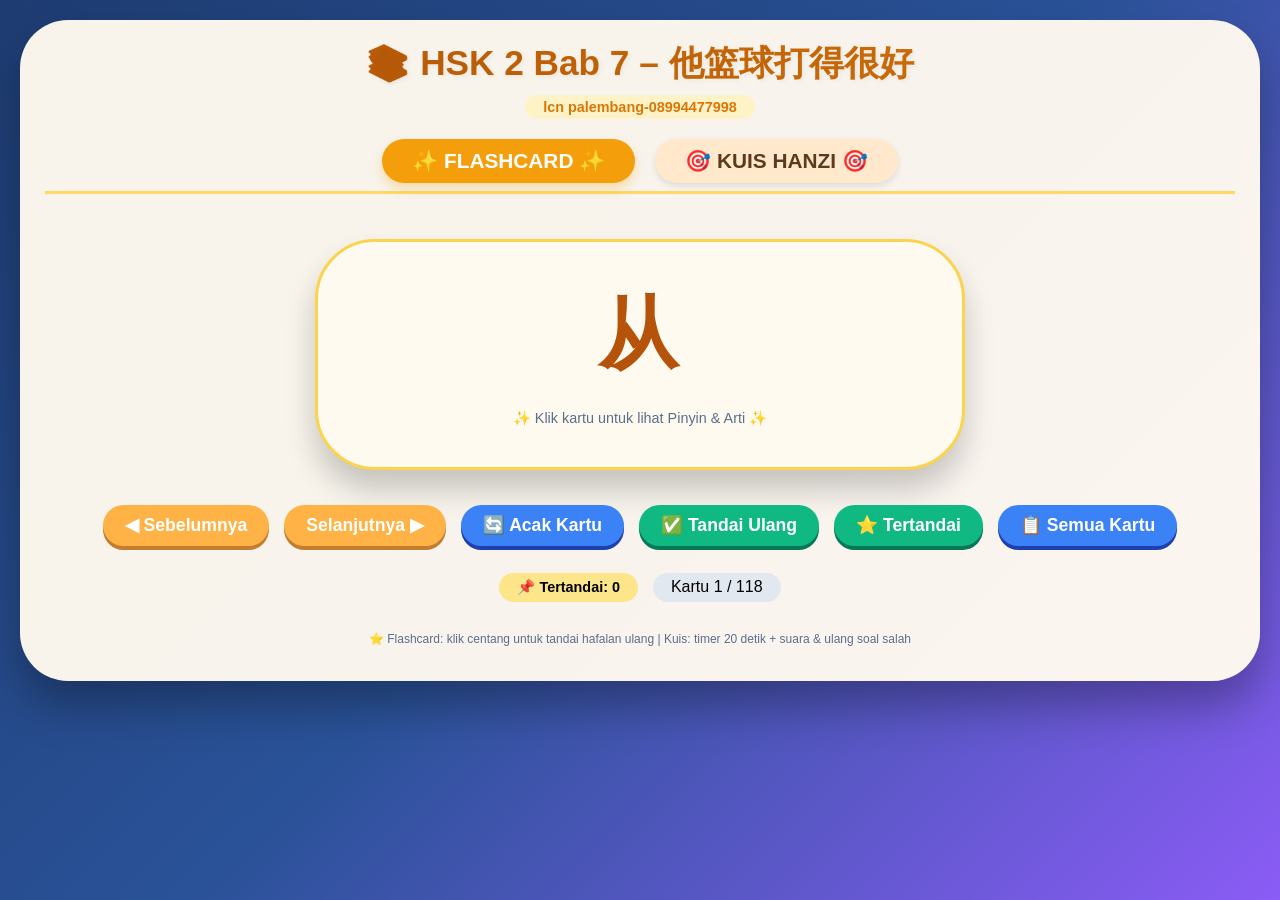
==== data/wo1/KOSAKATA HSK2 BAB 7.html @ e1f9e229 "Add files via upload" ====
<!DOCTYPE html>
<html lang="id">
<head>
    <meta charset="UTF-8">
    <meta name="viewport" content="width=device-width, initial-scale=1.0, user-scalable=yes">
    <title>HSK 2 Bab 7 - Flashcard & Kuis Interaktif (120 Kosakata)</title>
    <style>
        * {
            margin: 0;
            padding: 0;
            box-sizing: border-box;
            user-select: none;
        }

        body {
            background: linear-gradient(135deg, #1e3c72 0%, #2a5298 50%, #8b5cf6 100%);
            font-family: 'Arial', 'Segoe UI', sans-serif;
            min-height: 100vh;
            padding: 20px;
        }

        .app-container {
            max-width: 1300px;
            margin: 0 auto;
            background: rgba(255, 250, 240, 0.97);
            border-radius: 48px;
            box-shadow: 0 25px 45px rgba(0,0,0,0.3);
            overflow: hidden;
            padding: 20px 25px 35px;
            backdrop-filter: blur(2px);
        }

        .title-section {
            text-align: center;
            margin-bottom: 20px;
        }
        h1 {
            font-size: 2.2rem;
            background: linear-gradient(120deg, #b45309, #d97706);
            background-clip: text;
            -webkit-background-clip: text;
            color: transparent;
            text-shadow: 2px 2px 5px rgba(0,0,0,0.05);
        }
        .watermark {
            font-size: 0.9rem;
            color: #d97706;
            font-weight: bold;
            background: #fef3c7;
            display: inline-block;
            padding: 4px 18px;
            border-radius: 40px;
            margin-top: 8px;
            font-family: 'Arial', sans-serif;
        }

        .tabs {
            display: flex;
            gap: 20px;
            justify-content: center;
            margin-bottom: 25px;
            border-bottom: 3px solid #ffd966;
            padding-bottom: 8px;
        }
        .tab-btn {
            background: #ffe8cc;
            border: none;
            font-size: 1.3rem;
            font-weight: bold;
            padding: 10px 30px;
            border-radius: 60px;
            cursor: pointer;
            transition: 0.2s;
            color: #5e3a1c;
            font-family: 'Arial', sans-serif;
            box-shadow: 0 3px 6px rgba(0,0,0,0.1);
        }
        .tab-btn.active {
            background: #f59e0b;
            color: white;
            box-shadow: 0 6px 12px rgba(245,158,11,0.3);
        }
        .tab-content {
            display: none;
            animation: fade 0.3s ease;
        }
        .tab-content.active {
            display: block;
        }
        @keyframes fade {
            from { opacity: 0; transform: translateY(8px);}
            to { opacity: 1; transform: translateY(0);}
        }

        /* FLASHCARD */
        .flashcard-area {
            display: flex;
            flex-direction: column;
            align-items: center;
        }
        .card {
            background: #fffaf0;
            border-radius: 60px;
            box-shadow: 0 20px 30px rgba(0,0,0,0.2), inset 0 1px 2px white;
            padding: 40px 25px;
            text-align: center;
            width: 100%;
            max-width: 650px;
            margin: 20px auto;
            cursor: pointer;
            transition: 0.2s;
            border: 3px solid #fcd34d;
        }
        .card:hover { transform: scale(1.02); background: #fff5e6; }
        .card-hanzi {
            font-family: 'Simsun', '宋体', 'Times New Roman', serif;
            font-size: 5rem;
            font-weight: 800;
            color: #b45309;
            letter-spacing: 4px;
            margin-bottom: 20px;
            word-break: break-word;
        }
        .card-pinyin {
            font-family: 'Times New Roman', Times, serif;
            font-size: 1.9rem;
            color: #2c5282;
            margin: 12px 0;
            font-weight: 500;
        }
        .card-arti {
            font-family: 'Arial', sans-serif;
            font-size: 1.5rem;
            background: #eef2ff;
            display: inline-block;
            padding: 8px 22px;
            border-radius: 50px;
            color: #1e293b;
        }
        .info-text {
            font-family: 'Arial', sans-serif;
            font-size: 0.9rem;
            margin-top: 12px;
            color: #5b6e8c;
        }
        .nav-buttons {
            display: flex;
            gap: 15px;
            justify-content: center;
            flex-wrap: wrap;
            margin: 15px 0;
        }
        button {
            background: #ffb347;
            border: none;
            padding: 10px 22px;
            font-size: 1.1rem;
            font-weight: bold;
            border-radius: 50px;
            cursor: pointer;
            font-family: 'Arial', sans-serif;
            transition: 0.1s;
            color: white;
            box-shadow: 0 4px 0 #c47d2e;
        }
        button:active {
            transform: translateY(2px);
            box-shadow: 0 1px 0 #c47d2e;
        }
        .shuffle-btn { background: #3b82f6; box-shadow: 0 4px 0 #1e40af; }
        .checklist-btn { background: #10b981; box-shadow: 0 4px 0 #047857; }
        .review-badge {
            margin-top: 12px;
            display: flex;
            gap: 15px;
            justify-content: center;
            flex-wrap: wrap;
        }
        .mark-info {
            background: #fde68a;
            padding: 6px 18px;
            border-radius: 40px;
            font-family: 'Arial', sans-serif;
            font-weight: bold;
            font-size: 0.9rem;
        }
        .counter {
            font-family: 'Arial', sans-serif;
            font-size: 1rem;
            background: #e2e8f0;
            padding: 5px 18px;
            border-radius: 30px;
            display: inline-block;
        }

        /* KUIS */
        .quiz-area { text-align: center; }
        .timer-bar {
            background: #fef9e3;
            padding: 10px 20px;
            border-radius: 60px;
            display: flex;
            align-items: center;
            gap: 15px;
            justify-content: space-between;
            flex-wrap: wrap;
            margin-bottom: 20px;
        }
        .timer-label { font-weight: bold; background: #facc15; padding: 5px 15px; border-radius: 40px; }
        .progress-container { flex: 2; background-color: #e2e8f0; border-radius: 30px; height: 18px; overflow: hidden; }
        .time-progress { width: 100%; height: 100%; background: linear-gradient(90deg, #10b981, #34d399); border-radius: 30px; transition: width 0.1s linear; }
        .time-warning { background: linear-gradient(90deg, #ef4444, #f97316); }
        .timer-digit { font-family: monospace; font-size: 1.6rem; font-weight: 800; background: #0f172a; color: #fef9c3; padding: 4px 18px; border-radius: 50px; min-width: 100px; }
        .quiz-question { background: #fffbeb; border-radius: 70px; padding: 25px; margin: 15px 0; box-shadow: 0 10px 15px rgba(0,0,0,0.1); }
        .quiz-arti { font-family: 'Arial', sans-serif; font-size: 2rem; font-weight: bold; color: #7b341e; background: #fed7aa; display: inline-block; padding: 10px 30px; border-radius: 60px; }
        .options-grid { display: grid; grid-template-columns: repeat(auto-fit, minmax(180px, 1fr)); gap: 18px; margin: 25px 0; }
        .quiz-option {
            font-family: 'Simsun', '宋体', serif;
            font-size: 1.5rem;
            font-weight: bold;
            background: linear-gradient(145deg, #fef9e3, #fff2df);
            border: 3px solid #fbbf24;
            border-radius: 70px;
            padding: 14px 8px;
            cursor: pointer;
            transition: 0.1s;
            text-align: center;
            color: #3b2b1f;
            box-shadow: 0 5px 0 #eab308;
        }
        .quiz-option:hover:not(:disabled) { transform: translateY(-2px); background: #fff0cc; }
        .quiz-option:active:not(:disabled) { transform: translateY(2px); box-shadow: 0 2px 0 #eab308; }
        .disabled-opt { opacity: 0.6; cursor: not-allowed; }
        .feedback { font-family: 'Arial', sans-serif; font-size: 1.2rem; padding: 12px; border-radius: 50px; margin: 15px 0; background: #f1f5f9; font-weight: bold; }
        .score-area { font-family: 'Arial', sans-serif; font-size: 1.2rem; background: #facc15; display: inline-block; padding: 6px 22px; border-radius: 40px; margin-bottom: 12px; }
        .quiz-buttons { display: flex; gap: 12px; justify-content: center; flex-wrap: wrap; }
        .next-quiz { background: #10b981; box-shadow: 0 4px 0 #047857; }
        .reset-quiz { background: #ef4444; box-shadow: 0 4px 0 #b91c1c; }
        .repeat-wrong { background: #8b5cf6; box-shadow: 0 4px 0 #5b21b6; }
        footer { text-align: center; margin-top: 30px; font-size: 0.75rem; color: #5b6e8c; }

        @media (max-width: 640px) {
            .card-hanzi { font-size: 3rem; }
            .quiz-arti { font-size: 1.4rem; }
            .quiz-option { font-size: 1.1rem; padding: 10px 5px; }
            .tab-btn { font-size: 1rem; padding: 6px 18px; }
        }
    </style>
</head>
<body>
<div class="app-container">
    <div class="title-section">
        <h1>📚 HSK 2 Bab 7 – 他篮球打得很好</h1>
        <div class="watermark">lcn palembang-08994477998</div>
    </div>

    <div class="tabs">
        <button class="tab-btn active" data-tab="flashcard">✨ FLASHCARD ✨</button>
        <button class="tab-btn" data-tab="quiz">🎯 KUIS HANZI 🎯</button>
    </div>

    <!-- FLASHCARD TAB -->
    <div id="flashcardTab" class="tab-content active">
        <div class="flashcard-area">
            <div class="card" id="flashcardCard">
                <div class="card-hanzi" id="cardHanzi">...</div>
                <div class="card-pinyin" id="cardPinyin" style="display: none;"></div>
                <div class="card-arti" id="cardArti" style="display: none;"></div>
                <div class="info-text">✨ Klik kartu untuk lihat Pinyin & Arti ✨</div>
            </div>
            <div class="nav-buttons">
                <button id="prevCardBtn">◀ Sebelumnya</button>
                <button id="nextCardBtn">Selanjutnya ▶</button>
                <button id="shuffleFlashBtn" class="shuffle-btn">🔄 Acak Kartu</button>
                <button id="markReviewBtn" class="checklist-btn">✅ Tandai Ulang</button>
                <button id="showMarkedBtn" class="checklist-btn">⭐ Tertandai</button>
                <button id="showAllFlashBtn" class="shuffle-btn">📋 Semua Kartu</button>
            </div>
            <div class="review-badge">
                <span class="mark-info" id="markedCountBadge">📌 Tertandai: 0</span>
                <span class="counter" id="flashCounter">Kartu 1 / 120</span>
            </div>
        </div>
    </div>

    <!-- KUIS TAB -->
    <div id="quizTab" class="tab-content">
        <div class="quiz-area">
            <div class="score-area">🏆 SKOR: <span id="quizScore">0</span> / <span id="totalQuizCount">120</span></div>
            <div class="timer-bar">
                <span class="timer-label">⏱ WAKTU</span>
                <div class="progress-container">
                    <div class="time-progress" id="timeProgress" style="width: 100%;"></div>
                </div>
                <span class="timer-digit" id="timerDisplay">20 detik</span>
            </div>
            <div class="quiz-question">
                <div class="quiz-arti" id="questionArti">Memperkenalkan</div>
            </div>
            <div class="options-grid" id="quizOptionsGrid"></div>
            <div class="feedback" id="quizFeedback">🌸 Pilih Hanzi yang sesuai dengan arti di atas 🌸</div>
            <div class="quiz-buttons">
                <button id="nextQuizBtn" class="next-quiz">▶ Soal Berikutnya</button>
                <button id="resetQuizBtn" class="reset-quiz">🔄 Mulai Baru</button>
                <button id="repeatWrongBtn" class="repeat-wrong">🔁 Ulangi Soal Salah</button>
            </div>
        </div>
    </div>
    <footer>⭐ Flashcard: klik centang untuk tandai hafalan ulang | Kuis: timer 20 detik + suara & ulang soal salah</footer>
</div>

<script>
    // ======================= DATA KOSAKATA (120 item dari file) =======================
    const vocabulary = [
        { hanzi: "从", pinyin: "cóng", arti: "dari" },
        { hanzi: "往", pinyin: "wǎng", arti: "menuju; ke arah" },
        { hanzi: "跑", pinyin: "pǎo", arti: "berlari; pergi (cepat)" },
        { hanzi: "打篮球", pinyin: "dǎ lánqiú", arti: "bermain basket" },
        { hanzi: "篮球", pinyin: "lánqiú", arti: "bola basket" },
        { hanzi: "一下课", pinyin: "yī xià kè", arti: "begitu kelas selesai" },
        { hanzi: "往外跑", pinyin: "wǎng wài pǎo", arti: "berlari ke luar" },
        { hanzi: "说好", pinyin: "shuō hǎo", arti: "membuat janji; setuju" },
        { hanzi: "一起", pinyin: "yīqǐ", arti: "bersama-sama" },
        { hanzi: "玩", pinyin: "wán", arti: "bermain" },
        { hanzi: "回来", pinyin: "huílai", arti: "kembali (ke sini)" },
        { hanzi: "从……回来", pinyin: "cóng...huílai", arti: "kembali dari..." },
        { hanzi: "昨天下午", pinyin: "zuótiān xiàwǔ", arti: "kemarin sore" },
        { hanzi: "运动", pinyin: "yùndòng", arti: "olahraga; berolahraga" },
        { hanzi: "踢足球", pinyin: "tī zúqiú", arti: "bermain sepak bola" },
        { hanzi: "踢", pinyin: "tī", arti: "menendang; bermain (sepak bola)" },
        { hanzi: "足球", pinyin: "zúqiú", arti: "sepak bola; bola kaki" },
        { hanzi: "得", pinyin: "de", arti: "partikel penghubung (untuk keterangan cara)" },
        { hanzi: "打得好", pinyin: "dǎ de hǎo", arti: "bermain dengan baik" },
        { hanzi: "踢得怎么样", pinyin: "tī de zěnmeyàng", arti: "bermain bagus tidak?" },
        { hanzi: "还可以", pinyin: "hái kěyǐ", arti: "lumayan; masih bisa diterima" },
        { hanzi: "跑步", pinyin: "pǎobù", arti: "lari" },
        { hanzi: "跑得快", pinyin: "pǎo de kuài", arti: "berlari cepat" },
        { hanzi: "跑得不快", pinyin: "pǎo de bù kuài", arti: "berlari tidak cepat" },
        { hanzi: "游泳", pinyin: "yóuyǒng", arti: "berenang" },
        { hanzi: "游得快", pinyin: "yóu de kuài", arti: "berenang cepat" },
        { hanzi: "爱好", pinyin: "àihào", arti: "hobi; kegemaran" },
        { hanzi: "开始", pinyin: "kāishǐ", arti: "mulai" },
        { hanzi: "从上小学开始", pinyin: "cóng shàng xiǎoxué kāishǐ", arti: "mulai dari SD" },
        { hanzi: "有时间", pinyin: "yǒu shíjiān", arti: "ada waktu" },
        { hanzi: "一有时间就", pinyin: "yī yǒu shíjiān jiù", arti: "begitu ada waktu langsung" },
        { hanzi: "运动服", pinyin: "yùndòngfú", arti: "pakaian olahraga" },
        { hanzi: "画师", pinyin: "huàshī", arti: "pelukis (profesional)" },
        { hanzi: "鱼肉", pinyin: "yúròu", arti: "daging ikan (juga berarti 'memeras')" },
        { hanzi: "衣服", pinyin: "yīfu", arti: "pakaian" },
        { hanzi: "老师", pinyin: "lǎoshī", arti: "guru" },
        { hanzi: "字", pinyin: "zì", arti: "tulisan; karakter" },
        { hanzi: "写字", pinyin: "xiě zì", arti: "menulis karakter" },
        { hanzi: "写得好", pinyin: "xiě de hǎo", arti: "menulis dengan bagus" },
        { hanzi: "唱歌", pinyin: "chànggē", arti: "bernyanyi" },
        { hanzi: "唱得好听", pinyin: "chàng de hǎotīng", arti: "bernyanyi dengan merdu" },
        { hanzi: "开心", pinyin: "kāixīn", arti: "senang" },
        { hanzi: "高兴", pinyin: "gāoxìng", arti: "gembira" },
        { hanzi: "玩得高兴", pinyin: "wán de gāoxìng", arti: "bermain dengan gembira" },
        { hanzi: "来得早", pinyin: "lái de zǎo", arti: "datang lebih awal" },
        { hanzi: "睡得好", pinyin: "shuì de hǎo", arti: "tidur nyenyak" },
        { hanzi: "游泳游得不快", pinyin: "yóuyǒng yóu de bù kuài", arti: "berenang tidak cepat" },
        { hanzi: "汉字写得好", pinyin: "Hànzì xiě de hǎo", arti: "menulis hanzi dengan baik" },
        { hanzi: "中文说得好", pinyin: "Zhōngwén shuō de hǎo", arti: "berbicara bahasa Mandarin dengan baik" },
        { hanzi: "不会", pinyin: "bù huì", arti: "tidak bisa; tidak akan" },
        { hanzi: "会不会", pinyin: "huì bu huì", arti: "bisa atau tidak?" },
        { hanzi: "快不快", pinyin: "kuài bu kuài", arti: "cepat atau tidak?" },
        { hanzi: "早不早", pinyin: "zǎo bu zǎo", arti: "cepat (pagi) atau tidak?" },
        { hanzi: "怎么样", pinyin: "zěnmeyàng", arti: "bagaimana" },
        { hanzi: "踢得不错", pinyin: "tī de bùcuò", arti: "bermain lumayan bagus" },
        { hanzi: "打得很好", pinyin: "dǎ de hěn hǎo", arti: "bermain sangat baik" },
        { hanzi: "跑得很快", pinyin: "pǎo de hěn kuài", arti: "berlari sangat cepat" },
        { hanzi: "玩得开心", pinyin: "wán de kāixīn", arti: "bermain dengan senang" },
        { hanzi: "一……就……", pinyin: "yī...jiù...", arti: "begitu...langsung..." },
        { hanzi: "一下课就", pinyin: "yī xià kè jiù", arti: "begitu kelas selesai langsung" },
        { hanzi: "一到星期天", pinyin: "yī dào xīngqītiān", arti: "begitu hari Minggu tiba" },
        { hanzi: "一回家", pinyin: "yī huíjiā", arti: "begitu sampai rumah" },
        { hanzi: "一打电话", pinyin: "yī dǎ diànhuà", arti: "begitu menelepon" },
        { hanzi: "一看", pinyin: "yī kàn", arti: "begitu melihat" },
        { hanzi: "一吃", pinyin: "yī chī", arti: "begitu makan" },
        { hanzi: "一睡", pinyin: "yī shuì", arti: "begitu tidur" },
        { hanzi: "足球场", pinyin: "zúqiú chǎng", arti: "lapangan sepak bola" },
        { hanzi: "篮球场", pinyin: "lánqiú chǎng", arti: "lapangan basket" },
        { hanzi: "游泳池", pinyin: "yóuyǒng chí", arti: "kolam renang" },
        { hanzi: "体育", pinyin: "tǐyù", arti: "olahraga (pendidikan jasmani)" },
        { hanzi: "比赛", pinyin: "bǐsài", arti: "pertandingan" },
        { hanzi: "赢", pinyin: "yíng", arti: "menang" },
        { hanzi: "输", pinyin: "shū", arti: "kalah" },
        { hanzi: "锻炼", pinyin: "duànliàn", arti: "berlatih; berolahraga" },
        { hanzi: "身体", pinyin: "shēntǐ", arti: "tubuh; badan" },
        { hanzi: "健康", pinyin: "jiànkāng", arti: "sehat" },
        { hanzi: "出汗", pinyin: "chū hàn", arti: "berkeringat" },
        { hanzi: "加油", pinyin: "jiāyóu", arti: "semangat! (memberi dukungan)" },
        { hanzi: "每天", pinyin: "měitiān", arti: "setiap hari" },
        { hanzi: "星期天", pinyin: "xīngqītiān", arti: "hari Minggu" },
        { hanzi: "周末", pinyin: "zhōumò", arti: "akhir pekan" },
        { hanzi: "有空", pinyin: "yǒu kòng", arti: "ada waktu luang" },
        { hanzi: "有空的时候", pinyin: "yǒu kòng de shíhou", arti: "saat ada waktu luang" },
        { hanzi: "放学后", pinyin: "fàngxué hòu", arti: "setelah pulang sekolah" },
        { hanzi: "下班后", pinyin: "xiàbān hòu", arti: "setelah pulang kerja" },
        { hanzi: "约朋友", pinyin: "yuē péngyou", arti: "janjian dengan teman" },
        { hanzi: "组队", pinyin: "zǔ duì", arti: "membuat tim" },
        { hanzi: "训练", pinyin: "xùnliàn", arti: "latihan" },
        { hanzi: "喝水", pinyin: "hē shuǐ", arti: "minum air" },
        { hanzi: "休息", pinyin: "xiūxi", arti: "istirahat" },
        { hanzi: "累", pinyin: "lèi", arti: "lelah" },
        { hanzi: "有趣", pinyin: "yǒuqù", arti: "menarik; menyenangkan" },
        { hanzi: "喜欢", pinyin: "xǐhuān", arti: "suka" },
        { hanzi: "最爱", pinyin: "zuì ài", arti: "paling suka" },
        { hanzi: "爱好运动", pinyin: "àihào yùndòng", arti: "hobi olahraga" },
        { hanzi: "运动场", pinyin: "yùndòng chǎng", arti: "lapangan olahraga" },
        { hanzi: "体育馆", pinyin: "tǐyùguǎn", arti: "gedung olahraga" },
        { hanzi: "健身房", pinyin: "jiànshēnfáng", arti: "pusat kebugaran" },
        { hanzi: "跑步机", pinyin: "pǎobùjī", arti: "treadmill" },
        { hanzi: "仰卧起坐", pinyin: "yǎngwò qǐzuò", arti: "sit-up" },
        { hanzi: "俯卧撑", pinyin: "fǔwòchēng", arti: "push-up" },
        { hanzi: "跳绳", pinyin: "tiàoshéng", arti: "lompat tali" },
        { hanzi: "打乒乓球", pinyin: "dǎ pīngpāngqiú", arti: "main pingpong" },
        { hanzi: "打网球", pinyin: "dǎ wǎngqiú", arti: "main tenis" },
        { hanzi: "打排球", pinyin: "dǎ páiqiú", arti: "main voli" },
        { hanzi: "打羽毛球", pinyin: "dǎ yǔmáoqiú", arti: "main bulu tangkis" },
        { hanzi: "滑雪", pinyin: "huáxuě", arti: "bermain ski" },
        { hanzi: "滑冰", pinyin: "huábīng", arti: "seluncur es" },
        { hanzi: "冲浪", pinyin: "chōnglàng", arti: "berselancar" },
        { hanzi: "爬山", pinyin: "páshān", arti: "mendaki gunung" },
        { hanzi: "远足", pinyin: "yuǎnzú", arti: "jalan-jalan jauh; hiking" },
        { hanzi: "自行车", pinyin: "zìxíngchē", arti: "sepeda" },
        { hanzi: "骑车", pinyin: "qí chē", arti: "bersepeda" },
        { hanzi: "冠军", pinyin: "guànjūn", arti: "juara" },
        { hanzi: "亚军", pinyin: "yàjūn", arti: "runner-up" },
        { hanzi: "季军", pinyin: "jìjūn", arti: "peringkat ketiga" },
        { hanzi: "记录", pinyin: "jìlù", arti: "rekor" },
        { hanzi: "打破记录", pinyin: "dǎpò jìlù", arti: "memecahkan rekor" }
    ];
    const TOTAL_VOCAB = vocabulary.length;

    // ========== FLASHCARD DENGAN CHECKLIST ==========
    let currentDisplayList = [...vocabulary];
    let currentFlashIndex = 0;
    let isFlipped = false;
    let markedIndices = new Set();

    function updateMarkedBadge() { document.getElementById("markedCountBadge").innerText = `📌 Tertandai: ${markedIndices.size}`; }
    function shuffleArray(arr) { for (let i = arr.length - 1; i > 0; i--) { const j = Math.floor(Math.random() * (i + 1)); [arr[i], arr[j]] = [arr[j], arr[i]]; } return arr; }
    function renderFlashcard() {
        if (currentDisplayList.length === 0) { document.getElementById("cardHanzi").innerText = "Tidak ada kartu"; return; }
        const item = currentDisplayList[currentFlashIndex];
        document.getElementById("cardHanzi").innerText = item.hanzi;
        const pinyinEl = document.getElementById("cardPinyin");
        const artiEl = document.getElementById("cardArti");
        if (!isFlipped) { pinyinEl.style.display = "none"; artiEl.style.display = "none"; }
        else { pinyinEl.style.display = "block"; artiEl.style.display = "inline-block"; pinyinEl.innerText = item.pinyin; artiEl.innerText = item.arti; }
        document.getElementById("flashCounter").innerText = `Kartu ${currentFlashIndex+1} / ${currentDisplayList.length}`;
    }
    function flipCard() { isFlipped = !isFlipped; renderFlashcard(); }
    function nextFlash() { if(currentDisplayList.length){ currentFlashIndex = (currentFlashIndex+1)%currentDisplayList.length; isFlipped=false; renderFlashcard(); } }
    function prevFlash() { if(currentDisplayList.length){ currentFlashIndex = (currentFlashIndex-1+currentDisplayList.length)%currentDisplayList.length; isFlipped=false; renderFlashcard(); } }
    function toggleMarkCurrent() {
        if(currentDisplayList.length===0) return;
        const currentVoc = currentDisplayList[currentFlashIndex];
        const origIdx = vocabulary.findIndex(v => v.hanzi === currentVoc.hanzi && v.pinyin === currentVoc.pinyin);
        if(origIdx !== -1){
            if(markedIndices.has(origIdx)) markedIndices.delete(origIdx);
            else markedIndices.add(origIdx);
            updateMarkedBadge();
            alert(markedIndices.has(origIdx) ? `✅ ${currentVoc.hanzi} ditandai ulang` : `❌ ${currentVoc.hanzi} dihapus dari tandai`);
        }
    }
    function showMarkedOnly() {
        const markedVoc = [];
        for(let idx of markedIndices) markedVoc.push(vocabulary[idx]);
        if(markedVoc.length===0){ alert("Belum ada kartu ditandai. Klik ✅ Tandai Ulang pada kartu."); return; }
        currentDisplayList = [...markedVoc];
        currentFlashIndex = 0; isFlipped=false; renderFlashcard();
    }
    function showAllFlash() { currentDisplayList = [...vocabulary]; currentFlashIndex=0; isFlipped=false; renderFlashcard(); }
    function shuffleFlash() { currentDisplayList = shuffleArray([...currentDisplayList]); currentFlashIndex=0; isFlipped=false; renderFlashcard(); }

    // ========== KUIS DENGAN TIMER, SUARA, ULANG SALAH ==========
    let audioCtx = null;
    function initAudio() { if(!audioCtx) audioCtx = new (window.AudioContext||window.webkitAudioContext)(); return audioCtx; }
    function playTone(freq, dur, vol=0.2) { let ctx=initAudio(); if(ctx.state==='suspended') ctx.resume().then(()=>_play(ctx,freq,dur,vol)).catch(e=>{}); else _play(ctx,freq,dur,vol); }
    function _play(ctx,freq,dur,vol){ let osc=ctx.createOscillator(), gain=ctx.createGain(); osc.connect(gain); gain.connect(ctx.destination); osc.frequency.value=freq; gain.gain.value=vol; osc.start(); gain.gain.exponentialRampToValueAtTime(0.0001, ctx.currentTime+dur); osc.stop(ctx.currentTime+dur); }
    function playCorrect() { playTone(880,0.12,0.25); setTimeout(()=>playTone(1100,0.2,0.25),130); setTimeout(()=>playTone(1320,0.25,0.2),280); }
    function playWrong() { let ctx=initAudio(); if(ctx.state==='suspended') ctx.resume().then(()=>_playWrong(ctx)).catch(e=>{}); else _playWrong(ctx); }
    function _playWrong(ctx){ let osc=ctx.createOscillator(), gain=ctx.createGain(); osc.connect(gain); gain.connect(ctx.destination); osc.frequency.value=220; gain.gain.value=0.35; osc.start(); let lfo=ctx.createOscillator(), lfoG=ctx.createGain(); lfo.connect(lfoG); lfoG.connect(gain.gain); lfo.frequency.value=18; lfoG.gain.value=0.25; lfo.start(); gain.gain.exponentialRampToValueAtTime(0.0001, ctx.currentTime+0.5); osc.stop(ctx.currentTime+0.5); lfo.stop(ctx.currentTime+0.5); }

    let quizQuestionsOrder = [];
    let currentQIndex = 0;
    let quizScore = 0;
    let quizAnswered = false;
    let timerInterval = null;
    let timeLeft = 20;
    let currentQuestionVocab = null;
    let currentOptions = [];
    let wrongIndices = [];
    let quizMode = "normal";
    let repeatList = [];

    const quizScoreSpan = document.getElementById("quizScore");
    const totalQuizSpan = document.getElementById("totalQuizCount");
    const questionArtiSpan = document.getElementById("questionArti");
    const optionsGrid = document.getElementById("quizOptionsGrid");
    const quizFeedback = document.getElementById("quizFeedback");
    const nextQuizBtn = document.getElementById("nextQuizBtn");
    const resetQuizBtn = document.getElementById("resetQuizBtn");
    const repeatWrongBtn = document.getElementById("repeatWrongBtn");
    const timeProgress = document.getElementById("timeProgress");
    const timerDisplaySpan = document.getElementById("timerDisplay");

    function stopTimer() { if(timerInterval) clearInterval(timerInterval); timerInterval=null; }
    function startTimer() {
        timeLeft=20; updateTimerUI();
        timerInterval = setInterval(()=>{
            if(quizAnswered) return;
            if(timeLeft<=1){ if(!quizAnswered) finishAnswer(false, true); }
            else { timeLeft--; updateTimerUI(); }
        },1000);
    }
    function updateTimerUI() {
        timerDisplaySpan.innerText = `${timeLeft} detik`;
        let percent = (timeLeft/20)*100;
        timeProgress.style.width=`${percent}%`;
        if(timeLeft<=5) timeProgress.classList.add("time-warning");
        else timeProgress.classList.remove("time-warning");
    }

    function generateOptions(correctHanzi, correctIdx) {
        let others = vocabulary.filter((_,i)=> i!==correctIdx).map(v=>v.hanzi);
        others = shuffleArray([...others]);
        let opts = [correctHanzi];
        for(let i=0; i<Math.min(3, others.length); i++) opts.push(others[i]);
        return shuffleArray(opts);
    }
    function renderQuizOptions() {
        optionsGrid.innerHTML = "";
        currentOptions.forEach(opt => {
            let btn = document.createElement("button");
            btn.className = "quiz-option";
            btn.innerText = opt;
            btn.style.fontFamily = "'Simsun', '宋体', serif";
            btn.addEventListener("click", () => checkAnswer(opt));
            optionsGrid.appendChild(btn);
        });
    }
    function enableOptions(enable) {
        document.querySelectorAll(".quiz-option").forEach(btn => {
            if(enable) { btn.disabled=false; btn.classList.remove("disabled-opt"); }
            else { btn.disabled=true; btn.classList.add("disabled-opt"); }
        });
    }
    function finishAnswer(isCorrect, isTimeout=false) {
        if(quizAnswered) return;
        quizAnswered=true;
        stopTimer();
        if(isCorrect) { playCorrect(); quizScore++; updateQuizUI(); quizFeedback.innerHTML="✅ BENAR! +1 poin ✅"; quizFeedback.style.background="#d1fae5"; }
        else { playWrong(); quizFeedback.innerHTML=`❌ SALAH! Hanzi benar: "${currentQuestionVocab.hanzi}" ❌`; quizFeedback.style.background="#fee2e2";
            if(quizMode==="normal" && !isTimeout) { let wrongIdx = quizQuestionsOrder[currentQIndex]; if(!wrongIndices.includes(wrongIdx)) wrongIndices.push(wrongIdx); } }
        enableOptions(false);
    }
    function checkAnswer(selected) { if(quizAnswered) return; let isCorrect = (selected === currentQuestionVocab.hanzi); finishAnswer(isCorrect, false); }
    function updateQuizUI() { quizScoreSpan.innerText = quizScore; totalQuizSpan.innerText = (quizMode==="repeat"? repeatList.length : TOTAL_VOCAB); }
    function loadQuizQuestion() {
        if(quizMode==="normal" && currentQIndex >= quizQuestionsOrder.length) { endQuiz(); return; }
        if(quizMode==="repeat" && currentQIndex >= repeatList.length) { endQuiz(); return; }
        let vocabIdx = (quizMode==="normal") ? quizQuestionsOrder[currentQIndex] : repeatList[currentQIndex];
        currentQuestionVocab = vocabulary[vocabIdx];
        questionArtiSpan.innerText = currentQuestionVocab.arti;
        currentOptions = generateOptions(currentQuestionVocab.hanzi, vocabIdx);
        renderQuizOptions();
        quizAnswered=false;
        enableOptions(true);
        quizFeedback.innerHTML = "🌸 Pilih Hanzi yang tepat! 🌸";
        quizFeedback.style.background="#f1f5f9";
        stopTimer(); startTimer();
    }
    function nextQuiz() {
        if(!quizAnswered && currentQIndex < (quizMode==="normal"?quizQuestionsOrder.length:repeatList.length)) {
            quizFeedback.innerHTML = "⚠️ Jawab dulu sebelum lanjut! ⚠️"; quizFeedback.style.background="#fef3c7";
            setTimeout(()=>{ if(!quizAnswered) quizFeedback.style.background="#f1f5f9"; },800);
            return;
        }
        currentQIndex++;
        if((quizMode==="normal" && currentQIndex<quizQuestionsOrder.length) || (quizMode==="repeat" && currentQIndex<repeatList.length))
            loadQuizQuestion();
        else endQuiz();
    }
    function endQuiz() {
        stopTimer(); enableOptions(false);
        if(quizMode==="normal"){
            if(wrongIndices.length>0) quizFeedback.innerHTML = `🎉 Selesai! Skor: ${quizScore}/${quizQuestionsOrder.length}. Kamu salah ${wrongIndices.length} soal. Tekan "Ulangi Soal Salah" untuk perbaiki. 🎉`;
            else quizFeedback.innerHTML = `🎉 SEMPURNA! Skor: ${quizScore}/${quizQuestionsOrder.length} 🎉`;
        } else {
            quizFeedback.innerHTML = `🔁 Latihan ulang selesai! Skor: ${quizScore}/${repeatList.length}. Tekan "Mulai Baru" untuk sesi baru. 🔁`;
        }
        questionArtiSpan.innerText = "✨ Kuis Selesai ✨";
        nextQuizBtn.disabled = true;
    }
    function resetQuiz() {
        stopTimer(); quizMode="normal"; wrongIndices=[];
        let indices = Array.from({length:TOTAL_VOCAB}, (_,i)=>i);
        quizQuestionsOrder = shuffleArray([...indices]);
        currentQIndex=0; quizScore=0; quizAnswered=false;
        updateQuizUI(); loadQuizQuestion(); nextQuizBtn.disabled=false;
    }
    function repeatWrong() {
        if(wrongIndices.length===0){ quizFeedback.innerHTML="✨ Tidak ada soal salah! Kamu hebat ✨"; return; }
        stopTimer(); quizMode="repeat"; repeatList = [...wrongIndices];
        currentQIndex=0; quizScore=0; quizAnswered=false;
        updateQuizUI(); loadQuizQuestion(); nextQuizBtn.disabled=false;
        quizFeedback.innerHTML = "🔁 Mode Ulang Soal Salah. Kerjakan dengan baik! 🔁";
    }

    // ========== EVENT LISTENERS ==========
    document.getElementById("flashcardCard").addEventListener("click", flipCard);
    document.getElementById("prevCardBtn").addEventListener("click", prevFlash);
    document.getElementById("nextCardBtn").addEventListener("click", nextFlash);
    document.getElementById("shuffleFlashBtn").addEventListener("click", shuffleFlash);
    document.getElementById("markReviewBtn").addEventListener("click", toggleMarkCurrent);
    document.getElementById("showMarkedBtn").addEventListener("click", showMarkedOnly);
    document.getElementById("showAllFlashBtn").addEventListener("click", showAllFlash);
    nextQuizBtn.addEventListener("click", nextQuiz);
    resetQuizBtn.addEventListener("click", resetQuiz);
    repeatWrongBtn.addEventListener("click", repeatWrong);

    // Tab switching
    document.querySelectorAll(".tab-btn").forEach(btn=>{
        btn.addEventListener("click",()=>{
            let tab = btn.getAttribute("data-tab");
            document.getElementById("flashcardTab").classList.toggle("active", tab==="flashcard");
            document.getElementById("quizTab").classList.toggle("active", tab==="quiz");
            document.querySelectorAll(".tab-btn").forEach(b=>b.classList.remove("active"));
            btn.classList.add("active");
        });
    });

    // Inisialisasi
    function init() {
        showAllFlash();
        updateMarkedBadge();
        resetQuiz();
        document.body.addEventListener("click", ()=>{
            if(audioCtx && audioCtx.state==='suspended') audioCtx.resume();
        }, {once:true});
    }
    init();
</script>
</body>
</html>
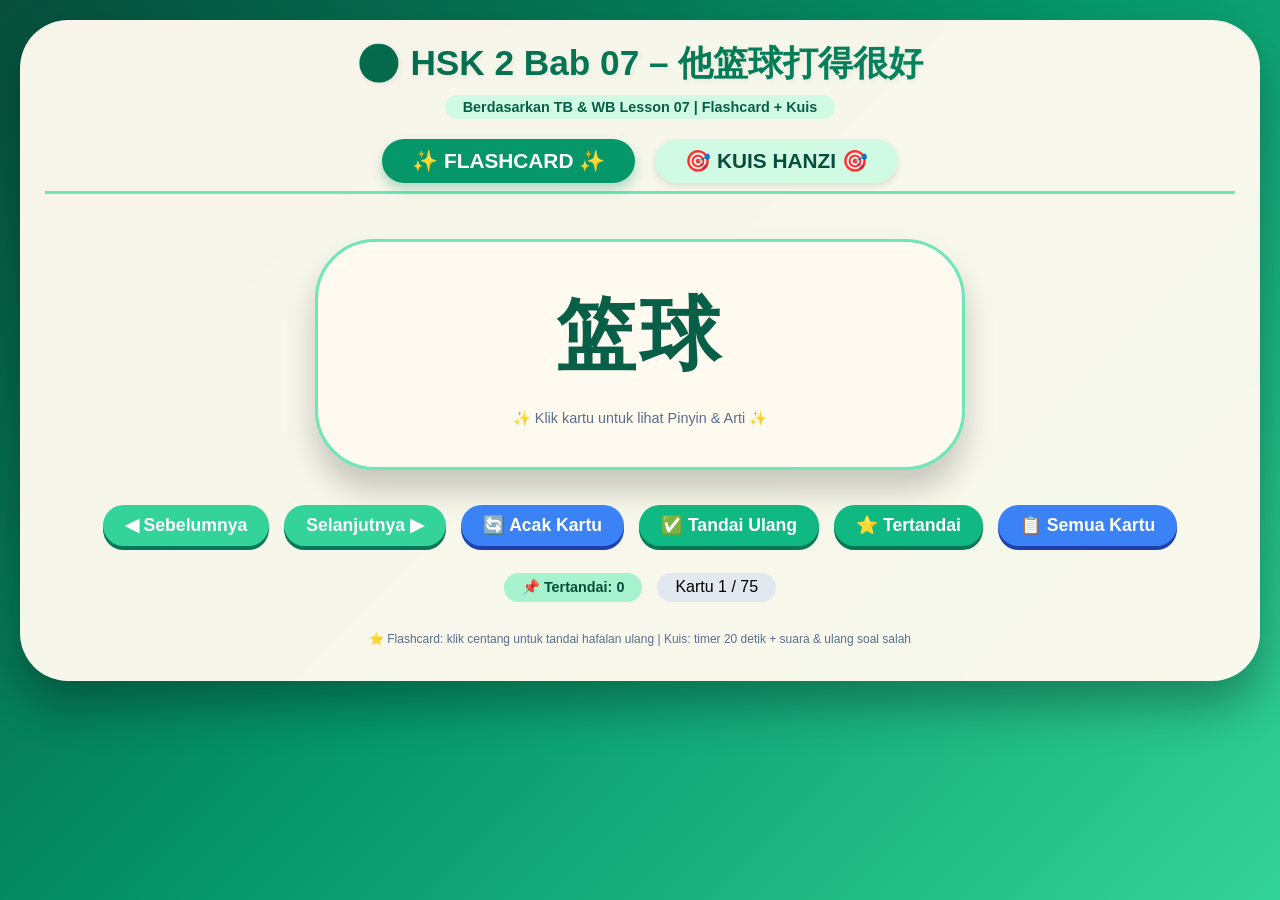
==== commit 599e3fe3: "Add files via upload" ====
--- a/data/wo1/KOSAKATA HSK2 BAB 7.html
+++ b/data/wo1/KOSAKATA HSK2 BAB 7.html
@@ -3,7 +3,7 @@
 <head>
     <meta charset="UTF-8">
     <meta name="viewport" content="width=device-width, initial-scale=1.0, user-scalable=yes">
-    <title>HSK 2 Bab 7 - Flashcard & Kuis Interaktif (120 Kosakata)</title>
+    <title>HSK 2 Bab 07 – 他篮球打得很好 | Flashcard & Kuis</title>
     <style>
         * {
             margin: 0;
@@ -13,7 +13,7 @@
         }
 
         body {
-            background: linear-gradient(135deg, #1e3c72 0%, #2a5298 50%, #8b5cf6 100%);
+            background: linear-gradient(135deg, #064e3b 0%, #059669 50%, #34d399 100%);
             font-family: 'Arial', 'Segoe UI', sans-serif;
             min-height: 100vh;
             padding: 20px;
@@ -36,7 +36,7 @@
         }
         h1 {
             font-size: 2.2rem;
-            background: linear-gradient(120deg, #b45309, #d97706);
+            background: linear-gradient(120deg, #065f46, #059669);
             background-clip: text;
             -webkit-background-clip: text;
             color: transparent;
@@ -44,9 +44,9 @@
         }
         .watermark {
             font-size: 0.9rem;
-            color: #d97706;
+            color: #065f46;
             font-weight: bold;
-            background: #fef3c7;
+            background: #d1fae5;
             display: inline-block;
             padding: 4px 18px;
             border-radius: 40px;
@@ -59,11 +59,11 @@
             gap: 20px;
             justify-content: center;
             margin-bottom: 25px;
-            border-bottom: 3px solid #ffd966;
+            border-bottom: 3px solid #6ee7b7;
             padding-bottom: 8px;
         }
         .tab-btn {
-            background: #ffe8cc;
+            background: #d1fae5;
             border: none;
             font-size: 1.3rem;
             font-weight: bold;
@@ -71,14 +71,14 @@
             border-radius: 60px;
             cursor: pointer;
             transition: 0.2s;
-            color: #5e3a1c;
+            color: #064e3b;
             font-family: 'Arial', sans-serif;
             box-shadow: 0 3px 6px rgba(0,0,0,0.1);
         }
         .tab-btn.active {
-            background: #f59e0b;
+            background: #059669;
             color: white;
-            box-shadow: 0 6px 12px rgba(245,158,11,0.3);
+            box-shadow: 0 6px 12px rgba(5,150,105,0.3);
         }
         .tab-content {
             display: none;
@@ -92,7 +92,6 @@
             to { opacity: 1; transform: translateY(0);}
         }
 
-        /* FLASHCARD */
         .flashcard-area {
             display: flex;
             flex-direction: column;
@@ -109,14 +108,14 @@
             margin: 20px auto;
             cursor: pointer;
             transition: 0.2s;
-            border: 3px solid #fcd34d;
-        }
-        .card:hover { transform: scale(1.02); background: #fff5e6; }
+            border: 3px solid #6ee7b7;
+        }
+        .card:hover { transform: scale(1.02); background: #f0fdf4; }
         .card-hanzi {
             font-family: 'Simsun', '宋体', 'Times New Roman', serif;
             font-size: 5rem;
             font-weight: 800;
-            color: #b45309;
+            color: #065f46;
             letter-spacing: 4px;
             margin-bottom: 20px;
             word-break: break-word;
@@ -131,11 +130,11 @@
         .card-arti {
             font-family: 'Arial', sans-serif;
             font-size: 1.5rem;
-            background: #eef2ff;
+            background: #d1fae5;
             display: inline-block;
             padding: 8px 22px;
             border-radius: 50px;
-            color: #1e293b;
+            color: #064e3b;
         }
         .info-text {
             font-family: 'Arial', sans-serif;
@@ -151,7 +150,7 @@
             margin: 15px 0;
         }
         button {
-            background: #ffb347;
+            background: #34d399;
             border: none;
             padding: 10px 22px;
             font-size: 1.1rem;
@@ -161,11 +160,11 @@
             font-family: 'Arial', sans-serif;
             transition: 0.1s;
             color: white;
-            box-shadow: 0 4px 0 #c47d2e;
+            box-shadow: 0 4px 0 #047857;
         }
         button:active {
             transform: translateY(2px);
-            box-shadow: 0 1px 0 #c47d2e;
+            box-shadow: 0 1px 0 #047857;
         }
         .shuffle-btn { background: #3b82f6; box-shadow: 0 4px 0 #1e40af; }
         .checklist-btn { background: #10b981; box-shadow: 0 4px 0 #047857; }
@@ -177,12 +176,13 @@
             flex-wrap: wrap;
         }
         .mark-info {
-            background: #fde68a;
+            background: #a7f3d0;
             padding: 6px 18px;
             border-radius: 40px;
             font-family: 'Arial', sans-serif;
             font-weight: bold;
             font-size: 0.9rem;
+            color: #064e3b;
         }
         .counter {
             font-family: 'Arial', sans-serif;
@@ -193,10 +193,9 @@
             display: inline-block;
         }
 
-        /* KUIS */
         .quiz-area { text-align: center; }
         .timer-bar {
-            background: #fef9e3;
+            background: #ecfdf5;
             padding: 10px 20px;
             border-radius: 60px;
             display: flex;
@@ -206,33 +205,33 @@
             flex-wrap: wrap;
             margin-bottom: 20px;
         }
-        .timer-label { font-weight: bold; background: #facc15; padding: 5px 15px; border-radius: 40px; }
+        .timer-label { font-weight: bold; background: #6ee7b7; padding: 5px 15px; border-radius: 40px; color: #064e3b; }
         .progress-container { flex: 2; background-color: #e2e8f0; border-radius: 30px; height: 18px; overflow: hidden; }
         .time-progress { width: 100%; height: 100%; background: linear-gradient(90deg, #10b981, #34d399); border-radius: 30px; transition: width 0.1s linear; }
         .time-warning { background: linear-gradient(90deg, #ef4444, #f97316); }
         .timer-digit { font-family: monospace; font-size: 1.6rem; font-weight: 800; background: #0f172a; color: #fef9c3; padding: 4px 18px; border-radius: 50px; min-width: 100px; }
-        .quiz-question { background: #fffbeb; border-radius: 70px; padding: 25px; margin: 15px 0; box-shadow: 0 10px 15px rgba(0,0,0,0.1); }
-        .quiz-arti { font-family: 'Arial', sans-serif; font-size: 2rem; font-weight: bold; color: #7b341e; background: #fed7aa; display: inline-block; padding: 10px 30px; border-radius: 60px; }
+        .quiz-question { background: #ecfdf5; border-radius: 70px; padding: 25px; margin: 15px 0; box-shadow: 0 10px 15px rgba(0,0,0,0.1); }
+        .quiz-arti { font-family: 'Arial', sans-serif; font-size: 2rem; font-weight: bold; color: #064e3b; background: #a7f3d0; display: inline-block; padding: 10px 30px; border-radius: 60px; }
         .options-grid { display: grid; grid-template-columns: repeat(auto-fit, minmax(180px, 1fr)); gap: 18px; margin: 25px 0; }
         .quiz-option {
             font-family: 'Simsun', '宋体', serif;
             font-size: 1.5rem;
             font-weight: bold;
-            background: linear-gradient(145deg, #fef9e3, #fff2df);
-            border: 3px solid #fbbf24;
+            background: linear-gradient(145deg, #ecfdf5, #d1fae5);
+            border: 3px solid #34d399;
             border-radius: 70px;
             padding: 14px 8px;
             cursor: pointer;
             transition: 0.1s;
             text-align: center;
-            color: #3b2b1f;
-            box-shadow: 0 5px 0 #eab308;
-        }
-        .quiz-option:hover:not(:disabled) { transform: translateY(-2px); background: #fff0cc; }
-        .quiz-option:active:not(:disabled) { transform: translateY(2px); box-shadow: 0 2px 0 #eab308; }
+            color: #064e3b;
+            box-shadow: 0 5px 0 #059669;
+        }
+        .quiz-option:hover:not(:disabled) { transform: translateY(-2px); background: #a7f3d0; }
+        .quiz-option:active:not(:disabled) { transform: translateY(2px); box-shadow: 0 2px 0 #059669; }
         .disabled-opt { opacity: 0.6; cursor: not-allowed; }
         .feedback { font-family: 'Arial', sans-serif; font-size: 1.2rem; padding: 12px; border-radius: 50px; margin: 15px 0; background: #f1f5f9; font-weight: bold; }
-        .score-area { font-family: 'Arial', sans-serif; font-size: 1.2rem; background: #facc15; display: inline-block; padding: 6px 22px; border-radius: 40px; margin-bottom: 12px; }
+        .score-area { font-family: 'Arial', sans-serif; font-size: 1.2rem; background: #6ee7b7; display: inline-block; padding: 6px 22px; border-radius: 40px; margin-bottom: 12px; color: #064e3b; }
         .quiz-buttons { display: flex; gap: 12px; justify-content: center; flex-wrap: wrap; }
         .next-quiz { background: #10b981; box-shadow: 0 4px 0 #047857; }
         .reset-quiz { background: #ef4444; box-shadow: 0 4px 0 #b91c1c; }
@@ -250,8 +249,8 @@
 <body>
 <div class="app-container">
     <div class="title-section">
-        <h1>📚 HSK 2 Bab 7 – 他篮球打得很好</h1>
-        <div class="watermark">lcn palembang-08994477998</div>
+        <h1>🏀 HSK 2 Bab 07 – 他篮球打得很好</h1>
+        <div class="watermark">Berdasarkan TB & WB Lesson 07 | Flashcard + Kuis</div>
     </div>
 
     <div class="tabs">
@@ -259,7 +258,7 @@
         <button class="tab-btn" data-tab="quiz">🎯 KUIS HANZI 🎯</button>
     </div>
 
-    <!-- FLASHCARD TAB -->
+    <!-- FLASHCARD -->
     <div id="flashcardTab" class="tab-content active">
         <div class="flashcard-area">
             <div class="card" id="flashcardCard">
@@ -278,15 +277,15 @@
             </div>
             <div class="review-badge">
                 <span class="mark-info" id="markedCountBadge">📌 Tertandai: 0</span>
-                <span class="counter" id="flashCounter">Kartu 1 / 120</span>
+                <span class="counter" id="flashCounter">Kartu 1 / 60</span>
             </div>
         </div>
     </div>
 
-    <!-- KUIS TAB -->
+    <!-- KUIS -->
     <div id="quizTab" class="tab-content">
         <div class="quiz-area">
-            <div class="score-area">🏆 SKOR: <span id="quizScore">0</span> / <span id="totalQuizCount">120</span></div>
+            <div class="score-area">🏆 SKOR: <span id="quizScore">0</span> / <span id="totalQuizCount">60</span></div>
             <div class="timer-bar">
                 <span class="timer-label">⏱ WAKTU</span>
                 <div class="progress-container">
@@ -310,130 +309,94 @@
 </div>
 
 <script>
-    // ======================= DATA KOSAKATA (120 item dari file) =======================
+    // ======================= KOSAKATA BAB 07 =======================
+    // Diambil dari file KOSAKATA HSK2 BAB 7.txt, hanya entri dengan aksara Han
     const vocabulary = [
-        { hanzi: "从", pinyin: "cóng", arti: "dari" },
-        { hanzi: "往", pinyin: "wǎng", arti: "menuju; ke arah" },
-        { hanzi: "跑", pinyin: "pǎo", arti: "berlari; pergi (cepat)" },
-        { hanzi: "打篮球", pinyin: "dǎ lánqiú", arti: "bermain basket" },
-        { hanzi: "篮球", pinyin: "lánqiú", arti: "bola basket" },
-        { hanzi: "一下课", pinyin: "yī xià kè", arti: "begitu kelas selesai" },
-        { hanzi: "往外跑", pinyin: "wǎng wài pǎo", arti: "berlari ke luar" },
-        { hanzi: "说好", pinyin: "shuō hǎo", arti: "membuat janji; setuju" },
-        { hanzi: "一起", pinyin: "yīqǐ", arti: "bersama-sama" },
-        { hanzi: "玩", pinyin: "wán", arti: "bermain" },
-        { hanzi: "回来", pinyin: "huílai", arti: "kembali (ke sini)" },
-        { hanzi: "从……回来", pinyin: "cóng...huílai", arti: "kembali dari..." },
-        { hanzi: "昨天下午", pinyin: "zuótiān xiàwǔ", arti: "kemarin sore" },
-        { hanzi: "运动", pinyin: "yùndòng", arti: "olahraga; berolahraga" },
-        { hanzi: "踢足球", pinyin: "tī zúqiú", arti: "bermain sepak bola" },
-        { hanzi: "踢", pinyin: "tī", arti: "menendang; bermain (sepak bola)" },
-        { hanzi: "足球", pinyin: "zúqiú", arti: "sepak bola; bola kaki" },
-        { hanzi: "得", pinyin: "de", arti: "partikel penghubung (untuk keterangan cara)" },
-        { hanzi: "打得好", pinyin: "dǎ de hǎo", arti: "bermain dengan baik" },
-        { hanzi: "踢得怎么样", pinyin: "tī de zěnmeyàng", arti: "bermain bagus tidak?" },
-        { hanzi: "还可以", pinyin: "hái kěyǐ", arti: "lumayan; masih bisa diterima" },
-        { hanzi: "跑步", pinyin: "pǎobù", arti: "lari" },
-        { hanzi: "跑得快", pinyin: "pǎo de kuài", arti: "berlari cepat" },
-        { hanzi: "跑得不快", pinyin: "pǎo de bù kuài", arti: "berlari tidak cepat" },
-        { hanzi: "游泳", pinyin: "yóuyǒng", arti: "berenang" },
-        { hanzi: "游得快", pinyin: "yóu de kuài", arti: "berenang cepat" },
-        { hanzi: "爱好", pinyin: "àihào", arti: "hobi; kegemaran" },
-        { hanzi: "开始", pinyin: "kāishǐ", arti: "mulai" },
-        { hanzi: "从上小学开始", pinyin: "cóng shàng xiǎoxué kāishǐ", arti: "mulai dari SD" },
-        { hanzi: "有时间", pinyin: "yǒu shíjiān", arti: "ada waktu" },
-        { hanzi: "一有时间就", pinyin: "yī yǒu shíjiān jiù", arti: "begitu ada waktu langsung" },
+        // Kata Benda
+        { hanzi: "篮球", pinyin: "lánqiú", arti: "bola basket / olahraga basket" },
+        { hanzi: "足球", pinyin: "zúqiú", arti: "sepak bola / olahraga sepak bola" },
+        { hanzi: "运动", pinyin: "yùndòng", arti: "olahraga / gerakan" },
+        { hanzi: "爱好", pinyin: "àihào", arti: "hobi / kesukaan" },
+        { hanzi: "开始", pinyin: "kāishǐ", arti: "awal / permulaan" },
+        { hanzi: "朋友", pinyin: "péngyou", arti: "teman" },
+        { hanzi: "同学", pinyin: "tóngxué", arti: "teman sekelas" },
+        { hanzi: "教室", pinyin: "jiàoshì", arti: "ruang kelas" },
+        { hanzi: "学校", pinyin: "xuéxiào", arti: "sekolah" },
+        { hanzi: "时间", pinyin: "shíjiān", arti: "waktu" },
+        { hanzi: "北京", pinyin: "Běijīng", arti: "Beijing (kota)" },
+        { hanzi: "下午", pinyin: "xiàwǔ", arti: "sore" },
+        { hanzi: "家", pinyin: "jiā", arti: "rumah / keluarga" },
+        { hanzi: "鱼", pinyin: "yú", arti: "ikan" },
+        { hanzi: "肉", pinyin: "ròu", arti: "daging" },
+        { hanzi: "鱼肉", pinyin: "yúròu", arti: "daging ikan" },
         { hanzi: "运动服", pinyin: "yùndòngfú", arti: "pakaian olahraga" },
         { hanzi: "画师", pinyin: "huàshī", arti: "pelukis (profesional)" },
-        { hanzi: "鱼肉", pinyin: "yúròu", arti: "daging ikan (juga berarti 'memeras')" },
-        { hanzi: "衣服", pinyin: "yīfu", arti: "pakaian" },
-        { hanzi: "老师", pinyin: "lǎoshī", arti: "guru" },
-        { hanzi: "字", pinyin: "zì", arti: "tulisan; karakter" },
-        { hanzi: "写字", pinyin: "xiě zì", arti: "menulis karakter" },
-        { hanzi: "写得好", pinyin: "xiě de hǎo", arti: "menulis dengan bagus" },
-        { hanzi: "唱歌", pinyin: "chànggē", arti: "bernyanyi" },
-        { hanzi: "唱得好听", pinyin: "chàng de hǎotīng", arti: "bernyanyi dengan merdu" },
-        { hanzi: "开心", pinyin: "kāixīn", arti: "senang" },
-        { hanzi: "高兴", pinyin: "gāoxìng", arti: "gembira" },
-        { hanzi: "玩得高兴", pinyin: "wán de gāoxìng", arti: "bermain dengan gembira" },
-        { hanzi: "来得早", pinyin: "lái de zǎo", arti: "datang lebih awal" },
-        { hanzi: "睡得好", pinyin: "shuì de hǎo", arti: "tidur nyenyak" },
-        { hanzi: "游泳游得不快", pinyin: "yóuyǒng yóu de bù kuài", arti: "berenang tidak cepat" },
-        { hanzi: "汉字写得好", pinyin: "Hànzì xiě de hǎo", arti: "menulis hanzi dengan baik" },
-        { hanzi: "中文说得好", pinyin: "Zhōngwén shuō de hǎo", arti: "berbicara bahasa Mandarin dengan baik" },
-        { hanzi: "不会", pinyin: "bù huì", arti: "tidak bisa; tidak akan" },
-        { hanzi: "会不会", pinyin: "huì bu huì", arti: "bisa atau tidak?" },
-        { hanzi: "快不快", pinyin: "kuài bu kuài", arti: "cepat atau tidak?" },
-        { hanzi: "早不早", pinyin: "zǎo bu zǎo", arti: "cepat (pagi) atau tidak?" },
-        { hanzi: "怎么样", pinyin: "zěnmeyàng", arti: "bagaimana" },
-        { hanzi: "踢得不错", pinyin: "tī de bùcuò", arti: "bermain lumayan bagus" },
-        { hanzi: "打得很好", pinyin: "dǎ de hěn hǎo", arti: "bermain sangat baik" },
-        { hanzi: "跑得很快", pinyin: "pǎo de hěn kuài", arti: "berlari sangat cepat" },
-        { hanzi: "玩得开心", pinyin: "wán de kāixīn", arti: "bermain dengan senang" },
-        { hanzi: "一……就……", pinyin: "yī...jiù...", arti: "begitu...langsung..." },
-        { hanzi: "一下课就", pinyin: "yī xià kè jiù", arti: "begitu kelas selesai langsung" },
-        { hanzi: "一到星期天", pinyin: "yī dào xīngqītiān", arti: "begitu hari Minggu tiba" },
-        { hanzi: "一回家", pinyin: "yī huíjiā", arti: "begitu sampai rumah" },
-        { hanzi: "一打电话", pinyin: "yī dǎ diànhuà", arti: "begitu menelepon" },
-        { hanzi: "一看", pinyin: "yī kàn", arti: "begitu melihat" },
-        { hanzi: "一吃", pinyin: "yī chī", arti: "begitu makan" },
-        { hanzi: "一睡", pinyin: "yī shuì", arti: "begitu tidur" },
-        { hanzi: "足球场", pinyin: "zúqiú chǎng", arti: "lapangan sepak bola" },
-        { hanzi: "篮球场", pinyin: "lánqiú chǎng", arti: "lapangan basket" },
-        { hanzi: "游泳池", pinyin: "yóuyǒng chí", arti: "kolam renang" },
-        { hanzi: "体育", pinyin: "tǐyù", arti: "olahraga (pendidikan jasmani)" },
-        { hanzi: "比赛", pinyin: "bǐsài", arti: "pertandingan" },
-        { hanzi: "赢", pinyin: "yíng", arti: "menang" },
-        { hanzi: "输", pinyin: "shū", arti: "kalah" },
-        { hanzi: "锻炼", pinyin: "duànliàn", arti: "berlatih; berolahraga" },
-        { hanzi: "身体", pinyin: "shēntǐ", arti: "tubuh; badan" },
-        { hanzi: "健康", pinyin: "jiànkāng", arti: "sehat" },
-        { hanzi: "出汗", pinyin: "chū hàn", arti: "berkeringat" },
-        { hanzi: "加油", pinyin: "jiāyóu", arti: "semangat! (memberi dukungan)" },
-        { hanzi: "每天", pinyin: "měitiān", arti: "setiap hari" },
-        { hanzi: "星期天", pinyin: "xīngqītiān", arti: "hari Minggu" },
-        { hanzi: "周末", pinyin: "zhōumò", arti: "akhir pekan" },
-        { hanzi: "有空", pinyin: "yǒu kòng", arti: "ada waktu luang" },
-        { hanzi: "有空的时候", pinyin: "yǒu kòng de shíhou", arti: "saat ada waktu luang" },
-        { hanzi: "放学后", pinyin: "fàngxué hòu", arti: "setelah pulang sekolah" },
-        { hanzi: "下班后", pinyin: "xiàbān hòu", arti: "setelah pulang kerja" },
-        { hanzi: "约朋友", pinyin: "yuē péngyou", arti: "janjian dengan teman" },
-        { hanzi: "组队", pinyin: "zǔ duì", arti: "membuat tim" },
-        { hanzi: "训练", pinyin: "xùnliàn", arti: "latihan" },
-        { hanzi: "喝水", pinyin: "hē shuǐ", arti: "minum air" },
-        { hanzi: "休息", pinyin: "xiūxi", arti: "istirahat" },
-        { hanzi: "累", pinyin: "lèi", arti: "lelah" },
-        { hanzi: "有趣", pinyin: "yǒuqù", arti: "menarik; menyenangkan" },
-        { hanzi: "喜欢", pinyin: "xǐhuān", arti: "suka" },
-        { hanzi: "最爱", pinyin: "zuì ài", arti: "paling suka" },
-        { hanzi: "爱好运动", pinyin: "àihào yùndòng", arti: "hobi olahraga" },
-        { hanzi: "运动场", pinyin: "yùndòng chǎng", arti: "lapangan olahraga" },
-        { hanzi: "体育馆", pinyin: "tǐyùguǎn", arti: "gedung olahraga" },
-        { hanzi: "健身房", pinyin: "jiànshēnfáng", arti: "pusat kebugaran" },
-        { hanzi: "跑步机", pinyin: "pǎobùjī", arti: "treadmill" },
-        { hanzi: "仰卧起坐", pinyin: "yǎngwò qǐzuò", arti: "sit-up" },
-        { hanzi: "俯卧撑", pinyin: "fǔwòchēng", arti: "push-up" },
-        { hanzi: "跳绳", pinyin: "tiàoshéng", arti: "lompat tali" },
-        { hanzi: "打乒乓球", pinyin: "dǎ pīngpāngqiú", arti: "main pingpong" },
-        { hanzi: "打网球", pinyin: "dǎ wǎngqiú", arti: "main tenis" },
-        { hanzi: "打排球", pinyin: "dǎ páiqiú", arti: "main voli" },
-        { hanzi: "打羽毛球", pinyin: "dǎ yǔmáoqiú", arti: "main bulu tangkis" },
-        { hanzi: "滑雪", pinyin: "huáxuě", arti: "bermain ski" },
-        { hanzi: "滑冰", pinyin: "huábīng", arti: "seluncur es" },
-        { hanzi: "冲浪", pinyin: "chōnglàng", arti: "berselancar" },
-        { hanzi: "爬山", pinyin: "páshān", arti: "mendaki gunung" },
-        { hanzi: "远足", pinyin: "yuǎnzú", arti: "jalan-jalan jauh; hiking" },
-        { hanzi: "自行车", pinyin: "zìxíngchē", arti: "sepeda" },
-        { hanzi: "骑车", pinyin: "qí chē", arti: "bersepeda" },
-        { hanzi: "冠军", pinyin: "guànjūn", arti: "juara" },
-        { hanzi: "亚军", pinyin: "yàjūn", arti: "runner-up" },
-        { hanzi: "季军", pinyin: "jìjūn", arti: "peringkat ketiga" },
-        { hanzi: "记录", pinyin: "jìlù", arti: "rekor" },
-        { hanzi: "打破记录", pinyin: "dǎpò jìlù", arti: "memecahkan rekor" }
+        { hanzi: "场", pinyin: "chǎng", arti: "lapangan / tempat" },
+        { hanzi: "球", pinyin: "qiú", arti: "bola" },
+        // Kata Kerja
+        { hanzi: "打 (篮球)", pinyin: "dǎ (lánqiú)", arti: "bermain (basket) / memukul" },
+        { hanzi: "踢 (足球)", pinyin: "tī (zúqiú)", arti: "menendang / bermain (sepak bola)" },
+        { hanzi: "跑", pinyin: "pǎo", arti: "berlari" },
+        { hanzi: "跑步", pinyin: "pǎobù", arti: "berlari / joging" },
+        { hanzi: "游泳", pinyin: "yóuyǒng", arti: "berenang" },
+        { hanzi: "开始", pinyin: "kāishǐ", arti: "memulai" },
+        { hanzi: "往 (前走)", pinyin: "wǎng (qián zǒu)", arti: "menuju / ke arah" },
+        { hanzi: "从 (北京回来)", pinyin: "cóng (Běijīng huílái)", arti: "dari (kembali dari Beijing)" },
+        { hanzi: "玩", pinyin: "wán", arti: "bermain" },
+        { hanzi: "说好", pinyin: "shuō hǎo", arti: "membuat janji / menyetujui" },
+        { hanzi: "回来", pinyin: "huílái", arti: "kembali (ke sini)" },
+        { hanzi: "出去", pinyin: "chūqù", arti: "keluar (ke sana)" },
+        { hanzi: "写", pinyin: "xiě", arti: "menulis" },
+        { hanzi: "画画", pinyin: "huà huà", arti: "menggambar" },
+        { hanzi: "唱歌", pinyin: "chànggē", arti: "menyanyi" },
+        { hanzi: "做饭", pinyin: "zuò fàn", arti: "memasak" },
+        // Kata Sifat & Adverbia
+        { hanzi: "好", pinyin: "hǎo", arti: "baik / bagus" },
+        { hanzi: "快", pinyin: "kuài", arti: "cepat" },
+        { hanzi: "慢", pinyin: "màn", arti: "lambat" },
+        { hanzi: "高兴", pinyin: "gāoxìng", arti: "senang / gembira" },
+        { hanzi: "漂亮", pinyin: "piàoliang", arti: "cantik / bagus" },
+        { hanzi: "不错 / 还可以", pinyin: "búcuò / hái kěyǐ", arti: "lumayan / tidak buruk" },
+        { hanzi: "不太", pinyin: "bú tài", arti: "tidak terlalu" },
+        // Preposisi & Konjungsi
+        { hanzi: "从", pinyin: "cóng", arti: "dari" },
+        { hanzi: "往", pinyin: "wǎng", arti: "menuju / ke arah" },
+        { hanzi: "就", pinyin: "jiù", arti: "langsung / maka" },
+        { hanzi: "还", pinyin: "hái", arti: "masih / juga" },
+        { hanzi: "也", pinyin: "yě", arti: "juga" },
+        { hanzi: "都", pinyin: "dōu", arti: "semuanya" },
+        { hanzi: "很", pinyin: "hěn", arti: "sangat" },
+        { hanzi: "太", pinyin: "tài", arti: "terlalu" },
+        { hanzi: "一", pinyin: "yī", arti: "begitu (syarat)" },
+        // Kata Tanya
+        { hanzi: "什么", pinyin: "shénme", arti: "apa" },
+        { hanzi: "哪儿", pinyin: "nǎr", arti: "di mana" },
+        { hanzi: "哪里", pinyin: "nǎlǐ", arti: "di mana" },
+        { hanzi: "谁", pinyin: "shéi", arti: "siapa" },
+        { hanzi: "怎么", pinyin: "zěnme", arti: "bagaimana (cara)" },
+        { hanzi: "怎么样", pinyin: "zěnmeyàng", arti: "bagaimana (keadaan)" },
+        { hanzi: "多少", pinyin: "duōshao", arti: "berapa (jumlah)" },
+        { hanzi: "几", pinyin: "jǐ", arti: "berapa (angka kecil)" },
+        // Frasa & Contoh Kalimat
+        { hanzi: "从北京回来", pinyin: "cóng Běijīng huílái", arti: "Kembali dari Beijing." },
+        { hanzi: "你怎么一下课就往外跑？", pinyin: "nǐ zěnme yī xiàkè jiù wǎng wài pǎo?", arti: "Kenapa kamu begitu selesai kelas langsung lari ke luar?" },
+        { hanzi: "我跟同学说好了", pinyin: "wǒ gēn tóngxué shuō hǎo le", arti: "Saya sudah janjian dengan teman sekelas." },
+        { hanzi: "一起去打篮球", pinyin: "yīqǐ qù dǎ lánqiú", arti: "Pergi main basket bersama-sama." },
+        { hanzi: "你还有什么爱好？", pinyin: "nǐ hái yǒu shénme àihào?", arti: "Kamu masih punya hobi apa lagi?" },
+        { hanzi: "我喜欢踢足球", pinyin: "wǒ xǐhuān tī zúqiú", arti: "Saya suka main sepak bola." },
+        { hanzi: "一到星期天就去踢球", pinyin: "yī dào xīngqītiān jiù qù tī qiú", arti: "Begitu hari Minggu tiba, langsung pergi main bola." },
+        { hanzi: "你踢得怎么样？", pinyin: "nǐ tī de zěnmeyàng?", arti: "Kamu main (bola)-nya bagaimana?" },
+        { hanzi: "打得还可以", pinyin: "dǎ de hái kěyǐ", arti: "Lumayan (hasil main basketnya)" },
+        { hanzi: "我跑得不快", pinyin: "wǒ pǎo de bù kuài", arti: "Saya lari tidak cepat." },
+        { hanzi: "我游泳游得不快", pinyin: "wǒ yóuyǒng yóu de bù kuài", arti: "Saya berenang tidak cepat." },
+        { hanzi: "从小学开始", pinyin: "cóng xiǎoxué kāishǐ", arti: "Mulai dari SD." },
+        { hanzi: "我一有时间就去运动", pinyin: "wǒ yī yǒu shíjiān jiù qù yùndòng", arti: "Begitu ada waktu, langsung pergi olahraga." },
+        { hanzi: "他字写得很漂亮", pinyin: "tā zì xiě de hěn piàoliang", arti: "Tulisannya sangat bagus." },
+        { hanzi: "孩子们玩得很高兴", pinyin: "háizimen wán de hěn gāoxìng", arti: "Anak-anak bermain dengan sangat gembira." }
     ];
     const TOTAL_VOCAB = vocabulary.length;
 
-    // ========== FLASHCARD DENGAN CHECKLIST ==========
+    // ========== FLASHCARD ==========
     let currentDisplayList = [...vocabulary];
     let currentFlashIndex = 0;
     let isFlipped = false;
@@ -475,7 +438,7 @@
     function showAllFlash() { currentDisplayList = [...vocabulary]; currentFlashIndex=0; isFlipped=false; renderFlashcard(); }
     function shuffleFlash() { currentDisplayList = shuffleArray([...currentDisplayList]); currentFlashIndex=0; isFlipped=false; renderFlashcard(); }
 
-    // ========== KUIS DENGAN TIMER, SUARA, ULANG SALAH ==========
+    // ========== KUIS ==========
     let audioCtx = null;
     function initAudio() { if(!audioCtx) audioCtx = new (window.AudioContext||window.webkitAudioContext)(); return audioCtx; }
     function playTone(freq, dur, vol=0.2) { let ctx=initAudio(); if(ctx.state==='suspended') ctx.resume().then(()=>_play(ctx,freq,dur,vol)).catch(e=>{}); else _play(ctx,freq,dur,vol); }
